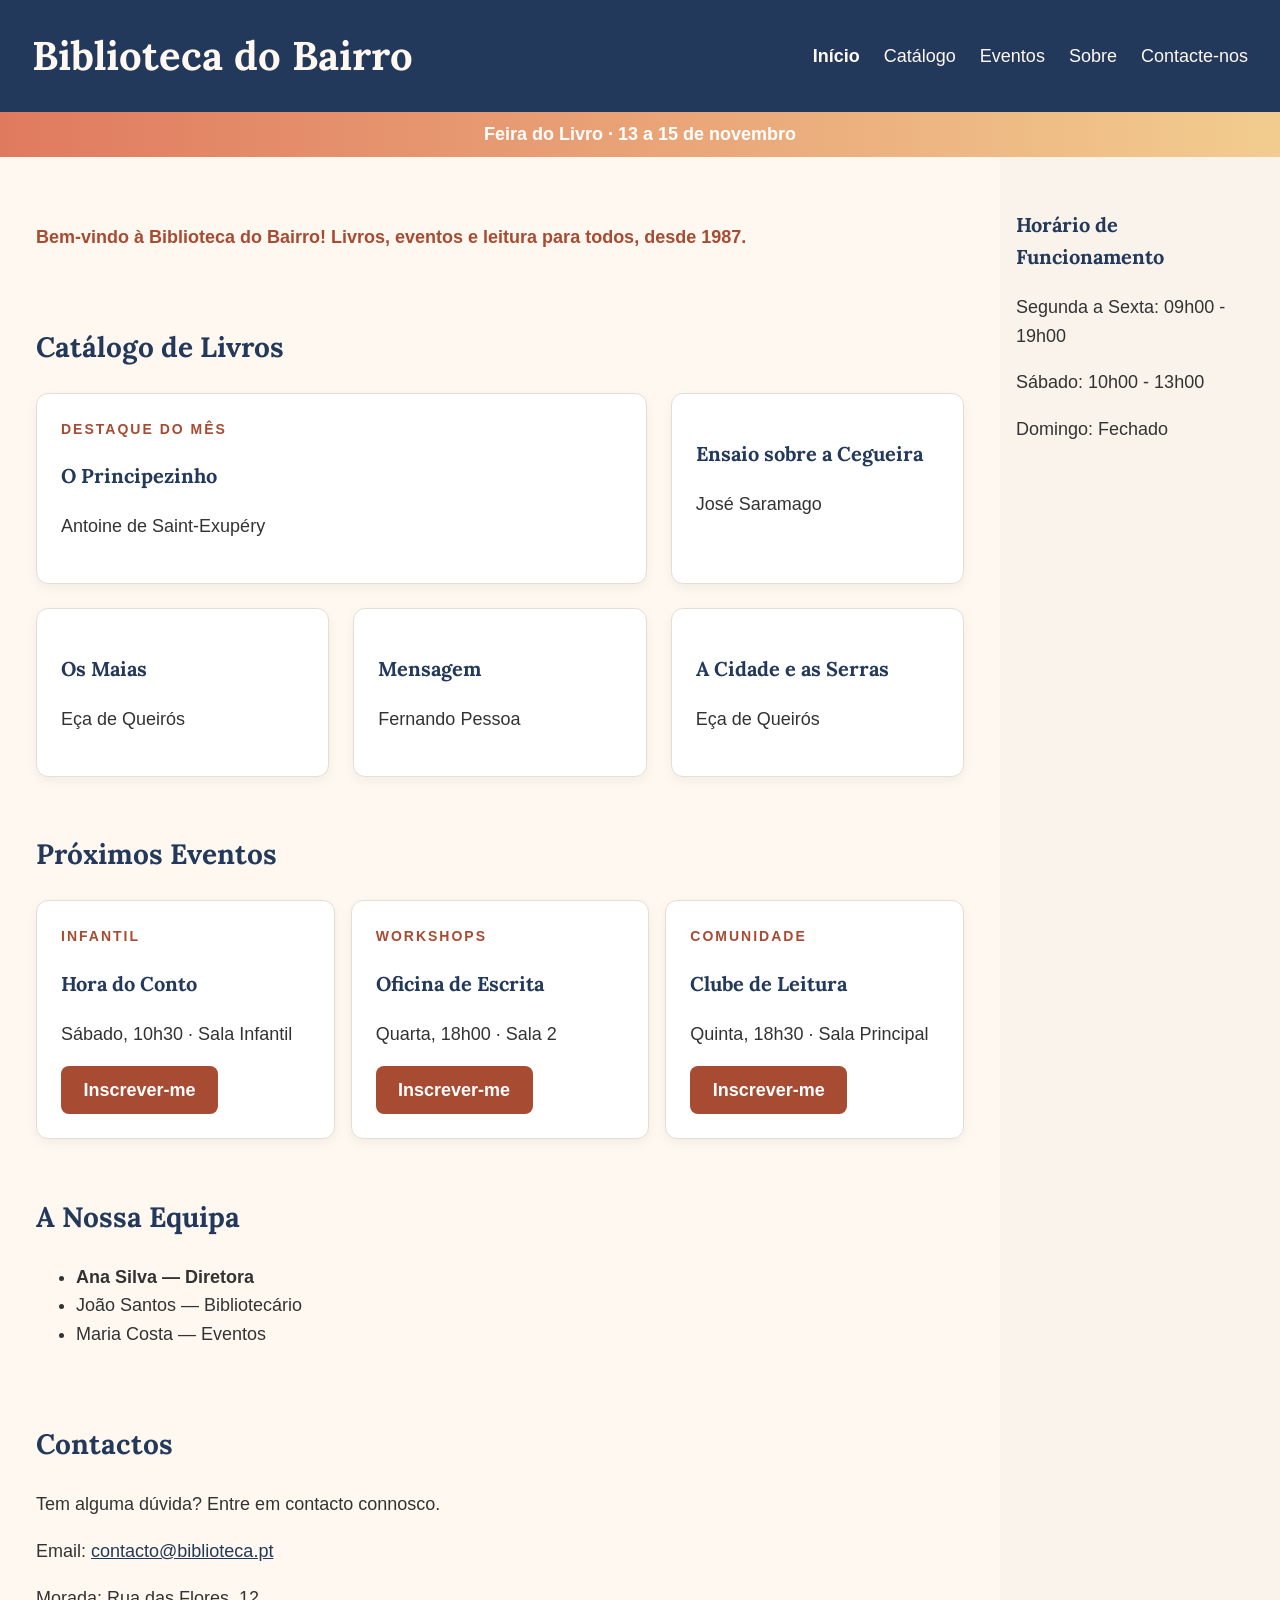
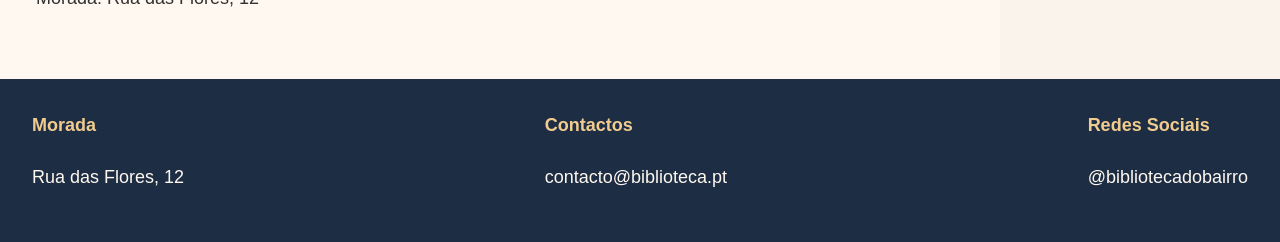
==== index.html @ ef68d797 "Correção do ficheiro js" ====
<!DOCTYPE html>
<html lang="pt">
<head>
    <meta charset="UTF-8">
    <!-- Exercício 08 -->
    <meta name="viewport" content="width=device-width, initial-scale=1.0">
    <title>Biblioteca do Bairro</title>

    <!-- Exercício 03 -->
    <link rel="preconnect" href="https://fonts.googleapis.com">
    <link rel="preconnect" href="https://fonts.gstatic.com" crossorigin>
    <link href="https://fonts.googleapis.com/css2?family=Lora:ital,wght@0,400..700;1,400..700&display=swap" rel="stylesheet">
    <script src="app.js" defer></script>

    <!-- Exercício 01 -->
    <link rel="stylesheet" href="style.css">
</head>
<body>

    <!-- Exercício 06 & 07 -->
    <header class="cabecalho">
        <div class="logo">
            <h1>Biblioteca do Bairro</h1>
        </div>
        <!-- Exercício 02 & 06 -->
        <nav>
            <ul>
                <li><a href="#inicio">Início</a></li>
                <li><a href="#catalogo">Catálogo</a></li>
                <li><a href="#eventos">Eventos</a></li>
                <li><a href="#sobre">Sobre</a></li>
                <li><a href="#contacto">Contacte-nos</a></li>
            </ul>
        </nav>
    </header>

    <!-- Exercício 05 -->
    <div class="aviso">
        <p>Feira do Livro · 13 a 15 de novembro</p>
    </div>

    
    <main>
        <!-- Exercício 02' -->
        <section id="inicio">
            <p class="destaque">Bem-vindo à Biblioteca do Bairro! Livros, eventos e leitura para todos, desde 1987.</p>
        </section>

        <!-- Exercício 07 -->
        <section id="catalogo">
            <h2>Catálogo de Livros</h2>
            <div class="catalogo">
                <article class="cartao destaque-livro">
                    <span class="etiqueta">Destaque do Mês</span>
                    <h3>O Principezinho</h3>
                    <p>Antoine de Saint-Exupéry</p>
                </article>

                <article class="cartao">
                    <h3>Ensaio sobre a Cegueira</h3>
                    <p>José Saramago</p>
                </article>

                <article class="cartao">
                    <h3>Os Maias</h3>
                    <p>Eça de Queirós</p>
                </article>

                <article class="cartao">
                    <h3>Mensagem</h3>
                    <p>Fernando Pessoa</p>
                </article>

                <article class="cartao">
                    <h3>A Cidade e as Serras</h3>
                    <p>Eça de Queirós</p>
                </article>
            </div>
        </section>

        <!-- Exercício 04, 05 & 06 -->
        <section id="eventos">
            <h2>Próximos Eventos</h2>
            <div class="cartoes">
                <article class="cartao">
                    <span class="etiqueta">Infantil</span>
                    <h3>Hora do Conto</h3>
                    <p>Sábado, 10h30 · Sala Infantil</p>
    
                    <a href="#" class="botao">Inscrever-me</a>
                </article>

                <article class="cartao">
                    <span class="etiqueta">Workshops</span>
                    <h3>Oficina de Escrita</h3>
                    <p>Quarta, 18h00 · Sala 2</p>
                    <a href="#" class="botao">Inscrever-me</a>
                </article>

                <article class="cartao">
                    <span class="etiqueta">Comunidade</span>
                    <h3>Clube de Leitura</h3>
                    <p>Quinta, 18h30 · Sala Principal</p>
                    <a href="#" class="botao">Inscrever-me</a>
                </article>
            </div>
        </section>

        <!-- Exercício 02  e Exercício 05  -->
        <section id="sobre" class="equipa">
            <h2>A Nossa Equipa</h2>
            <ul>
                <li>Ana Silva — Diretora</li>
                <li>João Santos — Bibliotecário</li>
                <li>Maria Costa — Eventos</li>
            </ul>
        </section>

        <section id="contacto">
            <h2>Contactos</h2>
            <p>Tem alguma dúvida? Entre em contacto connosco.</p>
            <p>Email: <a href="mailto:contacto@biblioteca.pt">contacto@biblioteca.pt</a></p>
            <p>Morada: Rua das Flores, 12</p>
        </section>
    </main>

    <!-- Exercício 07 -->
    <aside>
        <h3>Horário de Funcionamento</h3>
        <p>Segunda a Sexta: 09h00 - 19h00</p>
        <p>Sábado: 10h00 - 13h00</p>
        <p>Domingo: Fechado</p>
    </aside>

    <!-- Exercício 06 -->
    <footer class="rodape">
        <div>
            <h4>Morada</h4>
            <p>Rua das Flores, 12</p>
        </div>
        <div>
            <h4>Contactos</h4>
            <p>contacto@biblioteca.pt</p>
        </div>
        <div>
            <h4>Redes Sociais</h4>
            <p>@bibliotecadobairro</p>
        </div>
    </footer>

    <button class="voltar-topo" id="voltar-topo" type="button" aria-label="Voltar ao topo" hidden>↑ </button>

</body>
</html>
---- style.css ----
/* ==========================================
   Biblioteca do Bairro
   Resolução dos Exercícios 01 a 09
   Data: Outubro de 2026
   Nome: Pentelei Shlemko
   ========================================== */

/* 1. VARIÁVEIS (Exercício 09) */
:root {
    --cor-principal: #23395B;
    --cor-destaque: #A84B33;
    --cor-fundo: #FFF8F0;
    --cor-texto: #333333;
    --cor-cartao: #FFFFFF;
    --cor-borda: #E5DED3;
    --raio: 12px;
}

/* 2. REGRAS BASE & RESET (Exercício 01, 03 & 04) */
* {
    box-sizing: border-box; /* Exercício 04 */
}

html {
    scroll-behavior: smooth;
}

body {
    margin: 0;
    background-color: var(--cor-fundo);
    color: var(--cor-texto);
    font-family: Arial, Helvetica, sans-serif;
    font-size: 1.125rem; /* ~18px em rem */
    line-height: 1.6;
}

h1, h2, h3 {
    font-family: "Lora", Georgia, serif;
    color: var(--cor-principal);
}

h1 { font-size: 2.5rem; }
h2 { font-size: 1.75rem; }
h3 { font-size: 1.25rem; }

img {
    max-width: 100%;
    height: auto;
}

/*  3. ELEMENTOS DE TEXTO & DECORAÇÃO (Exercício 02, 03 & 05) */
/* Exercício 02 */
.destaque {
    color: var(--cor-destaque);
    font-weight: bold;
}

/* Exercício 03 */
.etiqueta {
    text-transform: uppercase;
    letter-spacing: 2px;
    color: var(--cor-destaque);
    font-size: 0.875rem;
    font-weight: bold;
    display: block;
    margin-bottom: 0.5rem;
}

/* Exercício 02 */
li:first-child {
    font-weight: bold;
}

/* Exercício 05 */
.aviso {
    background: linear-gradient(90deg, #E07A5F, #F2CC8F);
    color: #FFFFFF;
    text-align: center;
    padding: 0.5rem 1rem;
    font-weight: bold;
}

.aviso p {
    margin: 0;
}

/* 4. BOTÕES E LINKS (Exercício 05 & 09) */
a {
    color: var(--cor-principal);
    transition: color 0.2s ease;
}

/* Exercício 09*/
a:hover {
    color: var(--cor-destaque);
}

a:focus-visible,
.botao:focus-visible {
    outline: 3px solid var(--cor-principal);
    outline-offset: 3px;
}

.botao {
    display: inline-block;
    padding: 0.6rem 1.4rem;
    background: var(--cor-destaque);
    color: #FFFFFF;
    border-radius: 8px;
    text-decoration: none;
    font-weight: bold;
    transition: background-color 0.2s ease, transform 0.1s ease;
}

.botao:hover {
    background: #873A28;
    color: #FFFFFF;
}

.botao:active {
    transform: translateY(2px);
}

.voltar-topo {
    position: fixed;
    right: 1.25rem;
    bottom: 1.25rem;
    z-index: 10;
    padding: 0.7rem 1rem;
    border: 0;
    border-radius: 999px;
    background: var(--cor-principal);
    color: #FFFFFF;
    font: inherit;
    font-weight: bold;
    cursor: pointer;
    box-shadow: 0 4px 12px rgba(0, 0, 0, 0.2);
}

.voltar-topo:hover {
    background: var(--cor-destaque);
}

.voltar-topo[hidden] {
    display: none;
}

/*  5. COMPONENTES & CARTÕES (Exercício 04, 05 & 09) */
.cartao {
    background: var(--cor-cartao);
    padding: 1.5rem;
    border: 1px solid var(--cor-borda);
    border-radius: var(--raio);
    box-shadow: 0 4px 12px rgba(0, 0, 0, 0.05);
    
    transition: transform 0.2s ease, box-shadow 0.2s ease;
}

/* Exercício 09 */
.cartao:hover {
    transform: translateY(-6px);
    box-shadow: 0 12px 24px rgba(0, 0, 0, 0.12);
}

/* Exercício 05 */
.equipa img {
    border-radius: 50%;
    width: 120px;
    height: 120px;
    object-fit: cover;
}

/* 6. LAYOUT FLEXBOX & GRID BASE (Telemóvel - Mobile First)
   Exercícios 04, 06, 07 & 08 */

/* Exercício 05 & 06 */
.cabecalho {
    background: var(--cor-principal);
    color: #FFF8F0;
    padding: 1.5rem 2rem;
    display: flex;
    flex-direction: column; 
    gap: 1rem;
}

.cabecalho h1 {
    color: #FFF8F0;
    margin: 0;
}

.cabecalho nav ul {
    display: flex;
    flex-direction: column;
    gap: 0.8rem;
    list-style: none;
    margin: 0;
    padding: 0;
}

.cabecalho nav a {
    color: #FFF8F0;
    text-decoration: none; 
}

.cabecalho nav a:hover {
    color: #F2CC8F;
}


main {
    padding: 2rem 1rem;
}

section {
    padding: 1rem 0;
}

/* Exercício 06 */
.cartoes {
    display: flex;
    flex-direction: column;
    gap: 1rem;
}

.cartoes .cartao {
    flex: 1 1 250px;
}

/* Exercício 07 */
.catalogo {
    display: grid;
    grid-template-columns: 1fr;
    gap: 1.5rem;
}

/*Exercício 06 */
.rodape {
    background: #1D2D44;
    color: #FFF8F0;
    padding: 2rem;
    display: flex;
    flex-direction: column;
    gap: 1.5rem;
}

.rodape h4 {
    margin-top: 0;
    color: #F2CC8F;
}

/* 7. DESIGN RESPONSIVO / MEDIA QUERIES (Exercício 08) */


@media (min-width: 768px) {
    .cabecalho {
        flex-direction: row;
        justify-content: space-between;
        align-items: center;
    }

    .cabecalho nav ul {
        flex-direction: row;
        gap: 1.5rem;
    }

    .cartoes {
        flex-direction: row;
        flex-wrap: wrap;
    }

    .catalogo {
        grid-template-columns: repeat(2, 1fr);
    }

    .rodape {
        flex-direction: row;
        justify-content: space-between;
    }
}


@media (min-width: 1024px) {
    /* Exercício 07*/
    body {
        display: grid;
        grid-template-columns: 1fr 280px;
        grid-template-areas:
            "topo     topo"
            "aviso    aviso"
            "conteudo lateral"
            "rodape   rodape";
    }

    .cabecalho { grid-area: topo; }
    .aviso     { grid-area: aviso; }
    main       { grid-area: conteudo; max-width: 960px; margin: 0 auto; width: 100%; }
    aside      { grid-area: lateral; padding: 2rem 1rem; background: rgba(0, 0, 0, 0.02); }
    .rodape    { grid-area: rodape; }

    /* Exercício 07 */
    .catalogo {
        grid-template-columns: repeat(3, 1fr);
    }

    .destaque-livro {
        grid-column: span 2;
    }
}
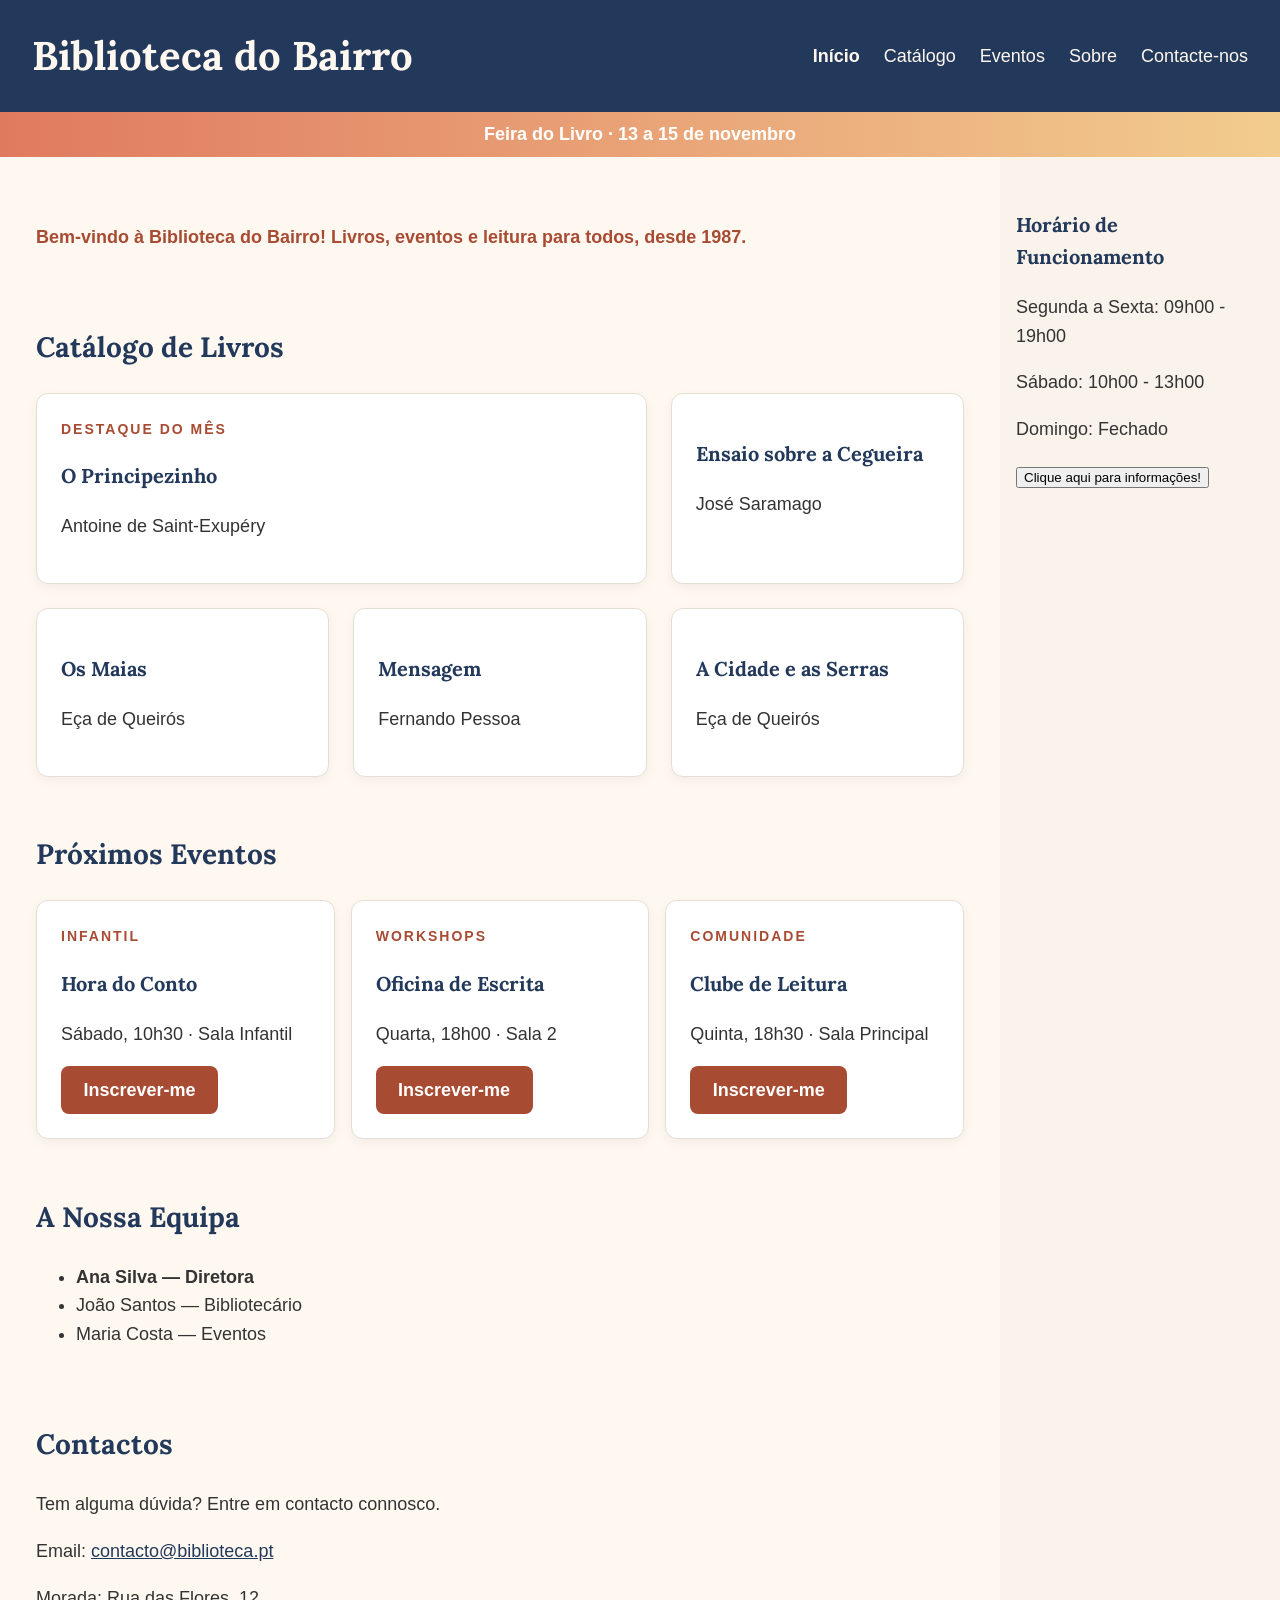
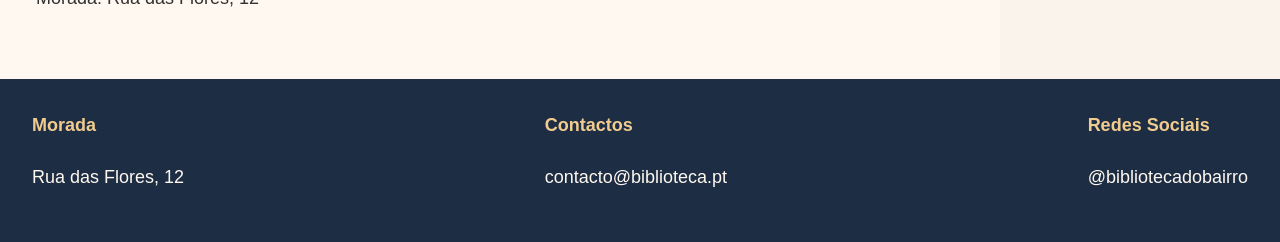
==== commit cfd898af: "Exercicios de JS feitos" ====
--- a/index.html
+++ b/index.html
@@ -130,6 +130,8 @@
         <p>Segunda a Sexta: 09h00 - 19h00</p>
         <p>Sábado: 10h00 - 13h00</p>
         <p>Domingo: Fechado</p>
+
+        <button onclick="showAlert()">Clique aqui para informações!</button>
     </aside>
 
     <!-- Exercício 06 -->
@@ -148,7 +150,7 @@
         </div>
     </footer>
 
-    <button class="voltar-topo" id="voltar-topo" type="button" aria-label="Voltar ao topo" hidden>↑ </button>
+   
 
 </body>
 </html>
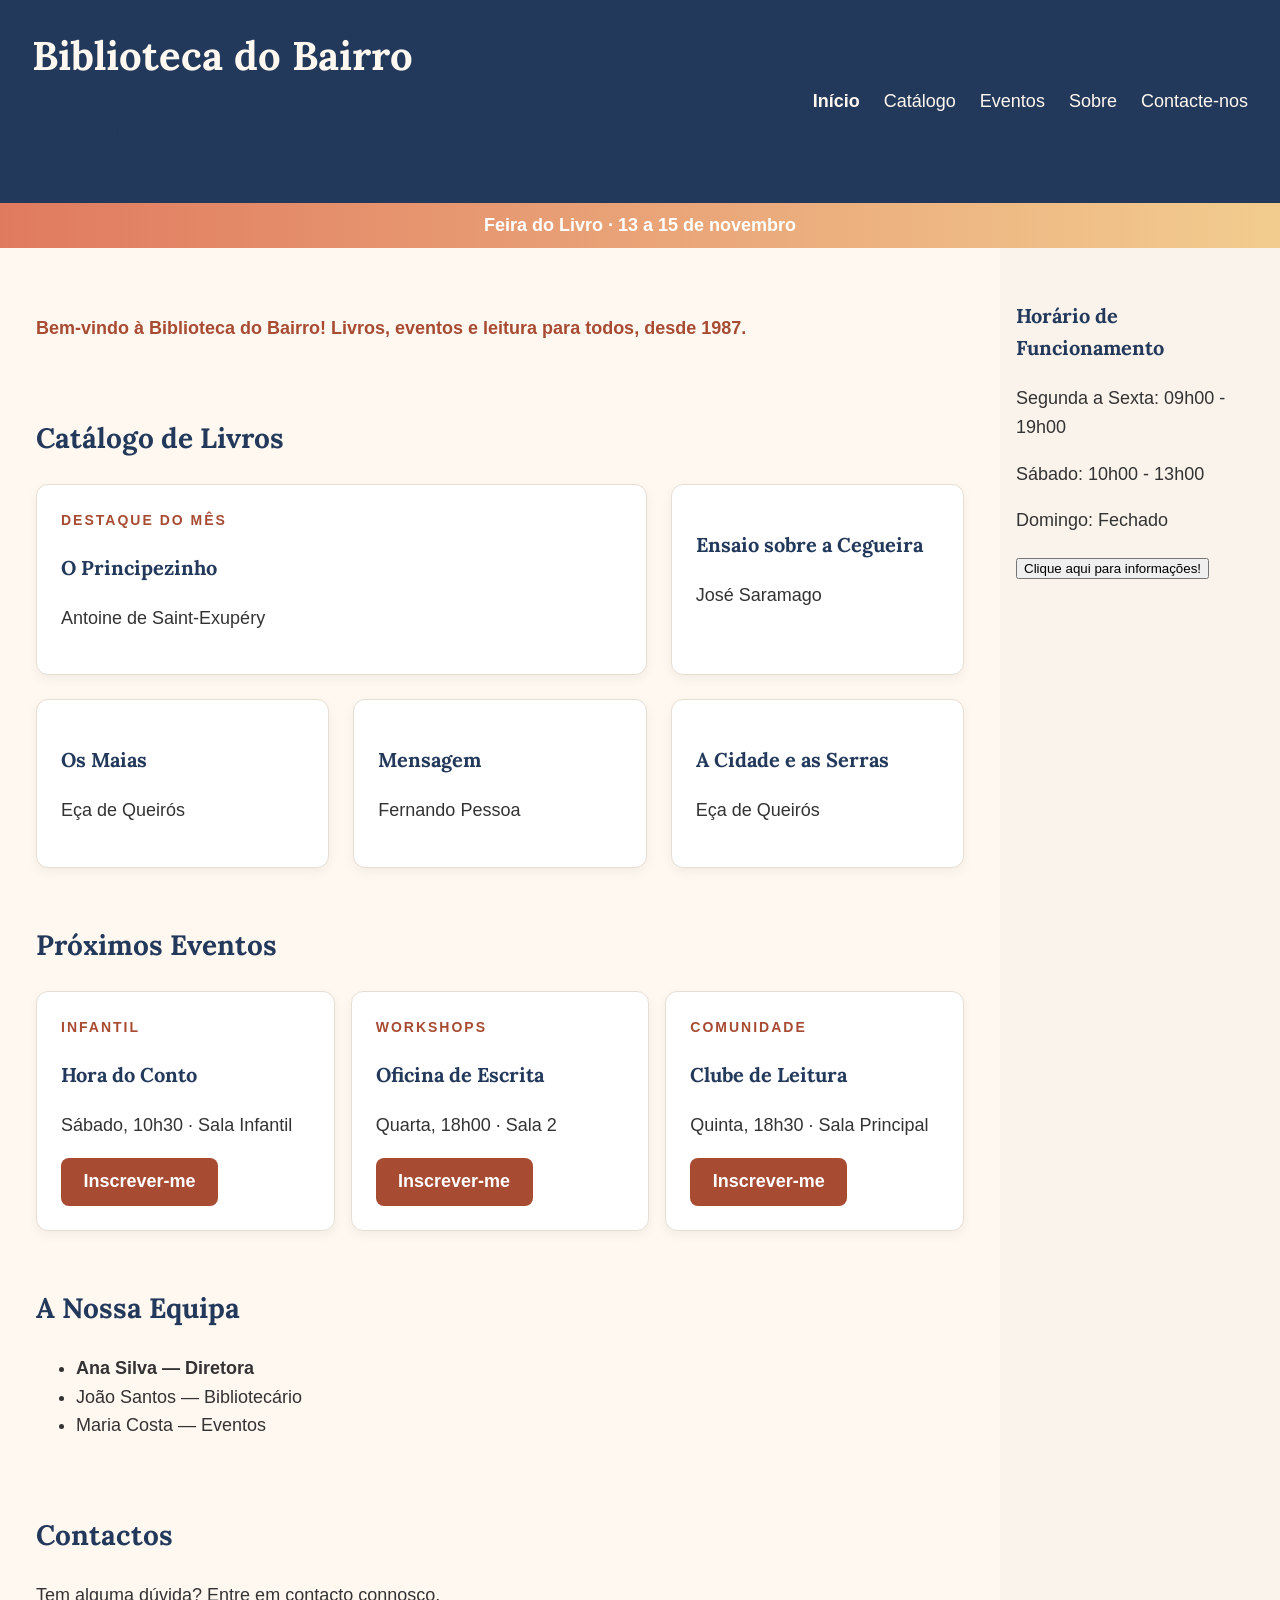
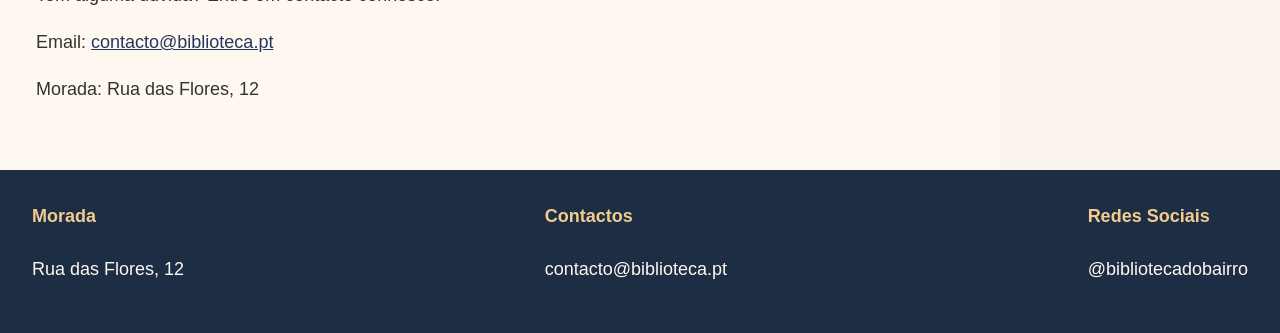
==== commit 6c788abb: "Meu nome no site." ====
--- a/index.html
+++ b/index.html
@@ -21,6 +21,7 @@
     <header class="cabecalho">
         <div class="logo">
             <h1>Biblioteca do Bairro</h1>
+            <h2>Pentelei Shlemko</h2>
         </div>
         <!-- Exercício 02 & 06 -->
         <nav>
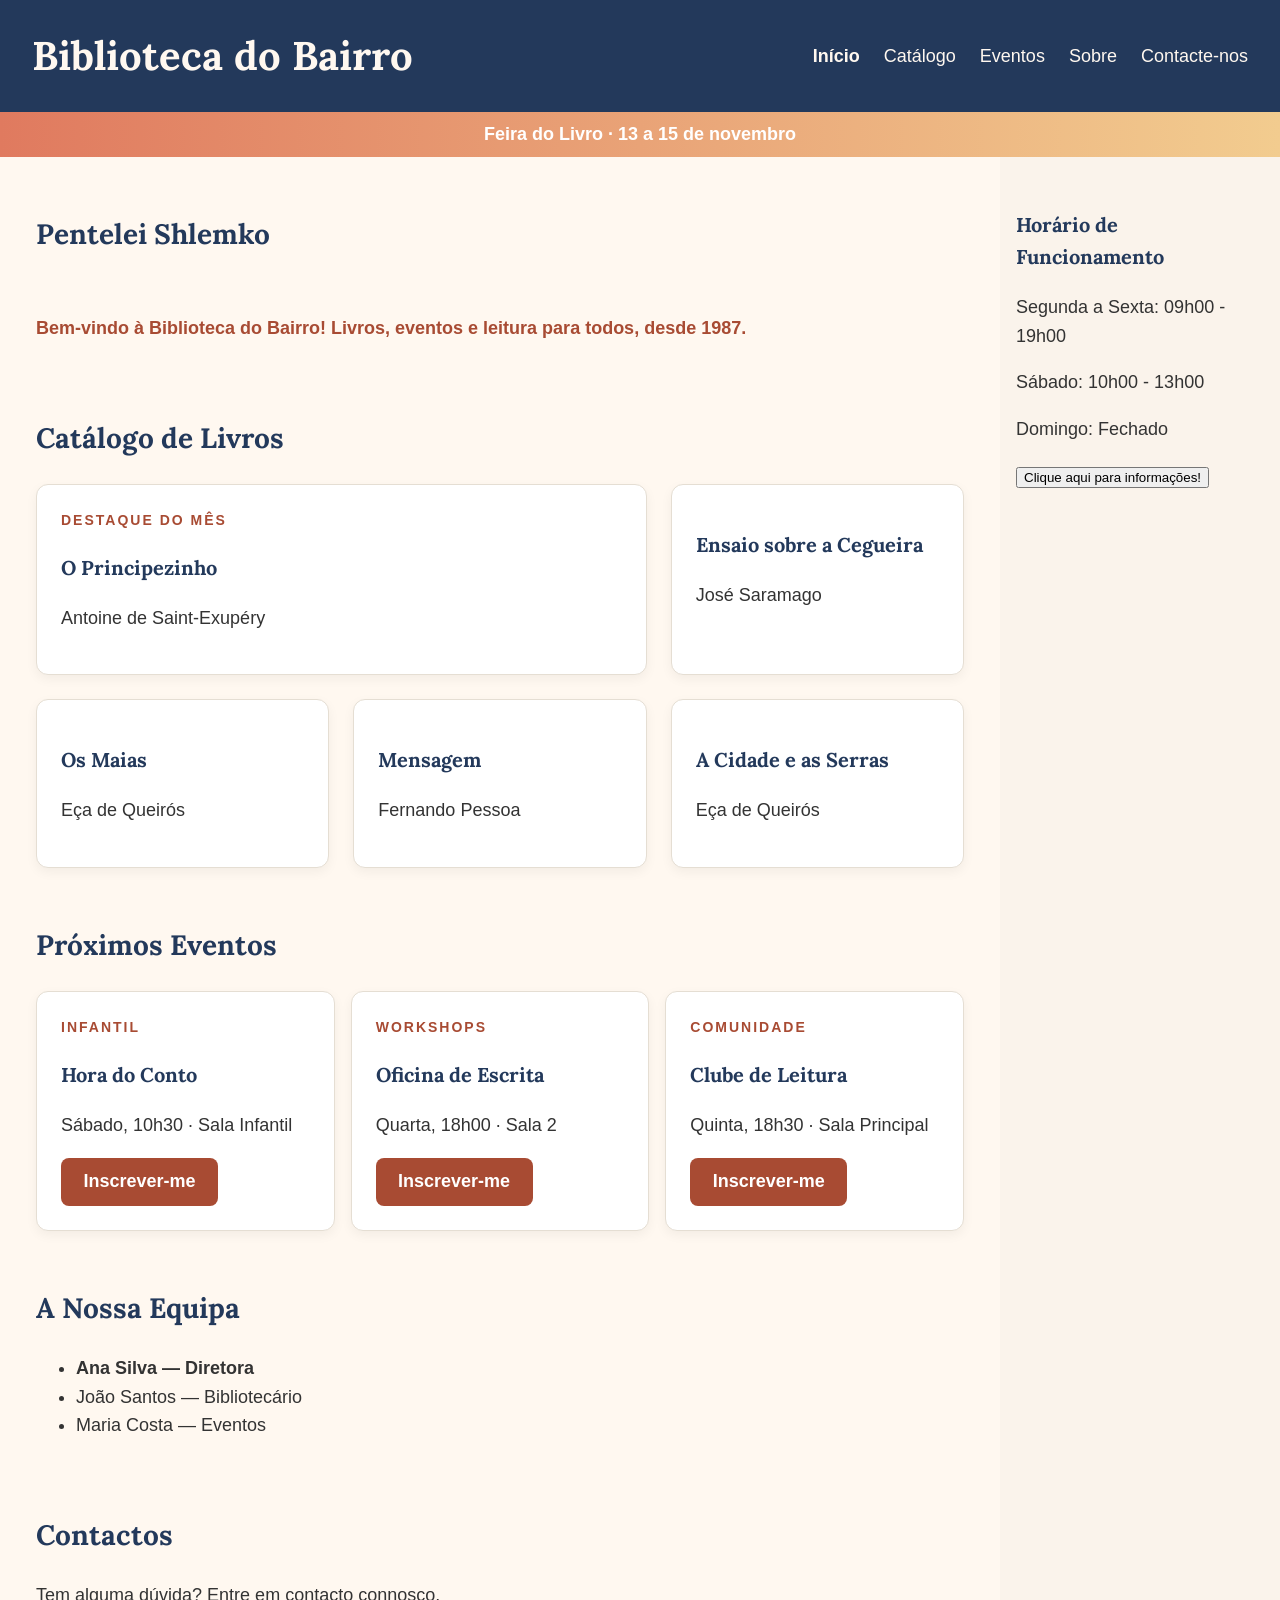
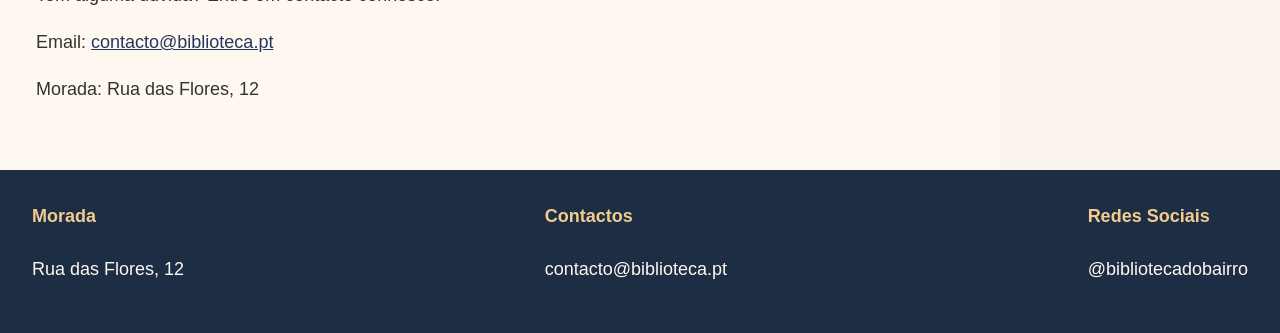
==== commit bd174736: "Meu nome" ====
--- a/index.html
+++ b/index.html
@@ -21,7 +21,6 @@
     <header class="cabecalho">
         <div class="logo">
             <h1>Biblioteca do Bairro</h1>
-            <h2>Pentelei Shlemko</h2>
         </div>
         <!-- Exercício 02 & 06 -->
         <nav>
@@ -42,6 +41,7 @@
 
     
     <main>
+        <h2>Pentelei Shlemko</h2>
         <!-- Exercício 02' -->
         <section id="inicio">
             <p class="destaque">Bem-vindo à Biblioteca do Bairro! Livros, eventos e leitura para todos, desde 1987.</p>
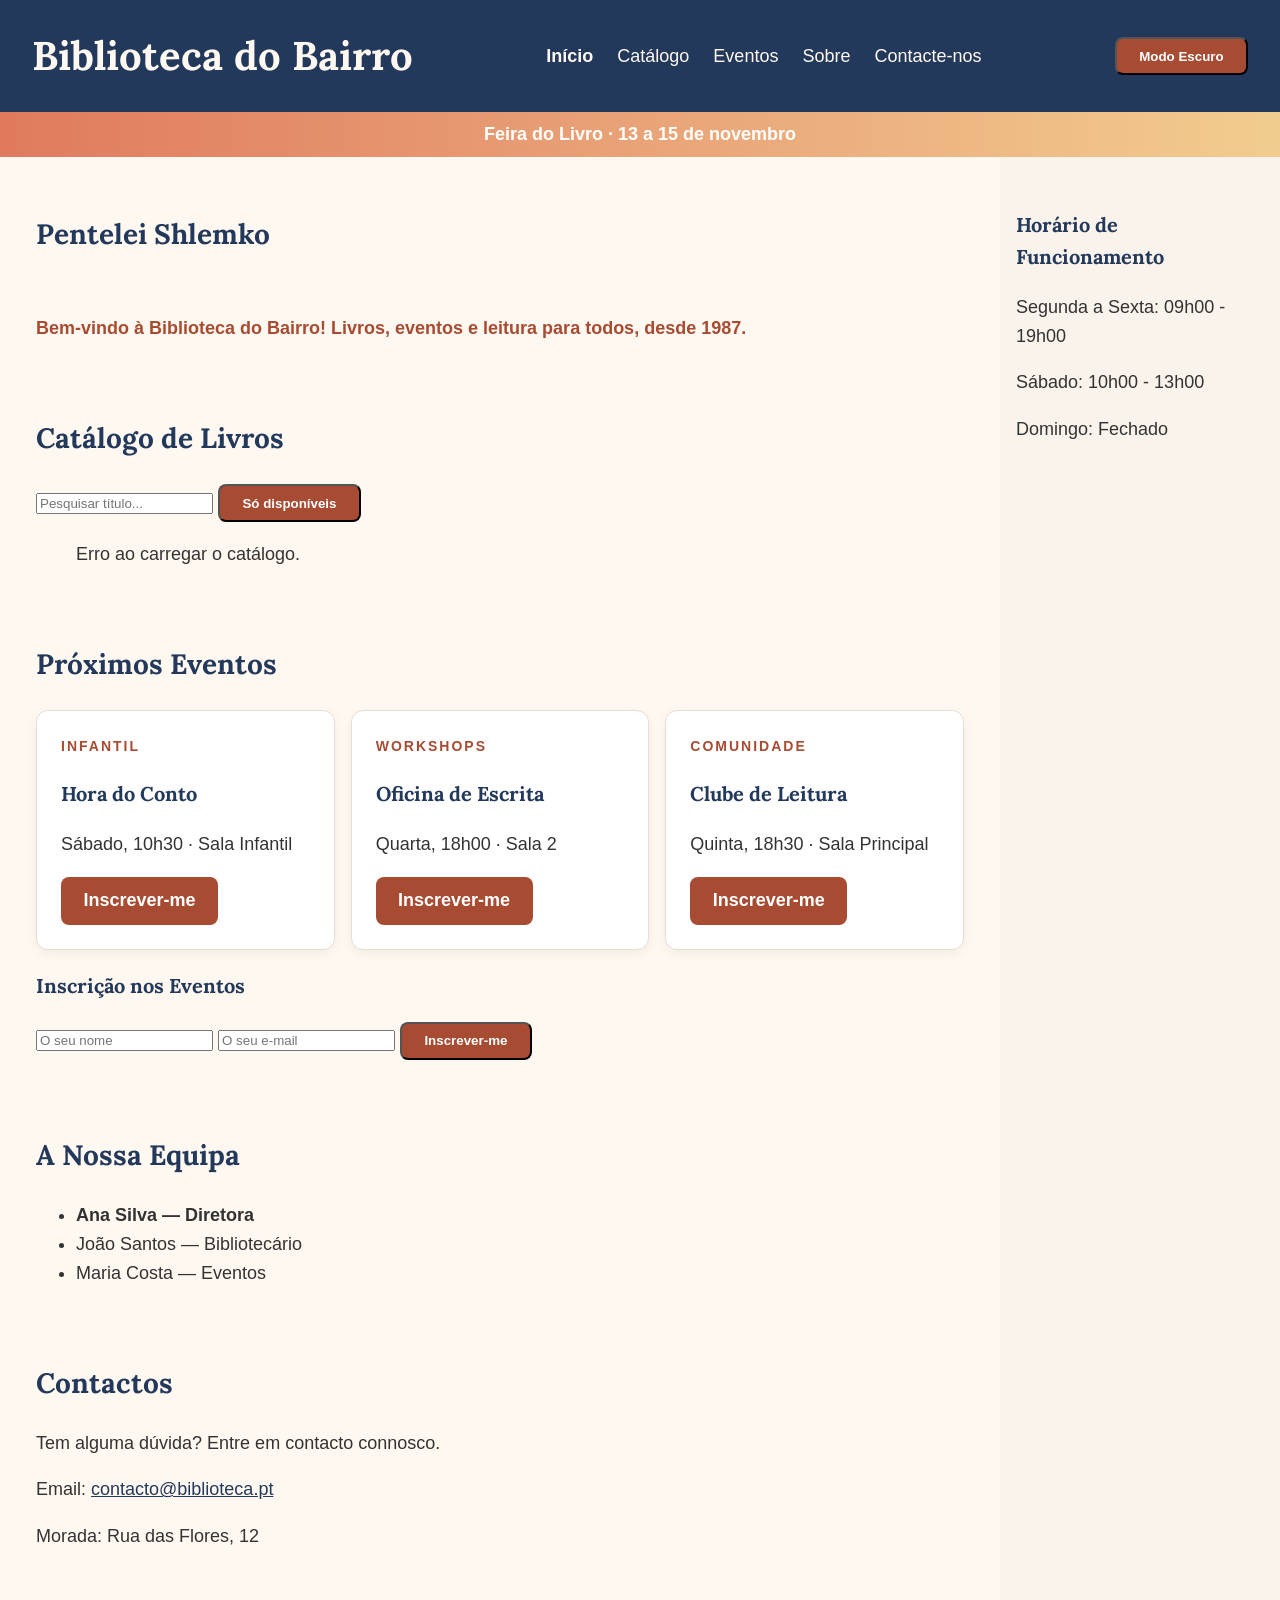
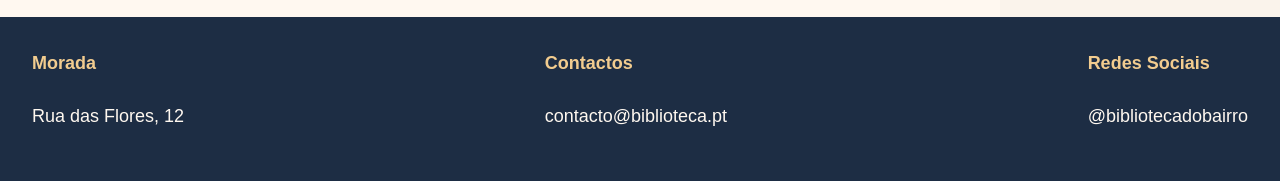
==== commit d0c21539: "exercicios js ate o modulo 9" ====
--- a/index.html
+++ b/index.html
@@ -2,27 +2,22 @@
 <html lang="pt">
 <head>
     <meta charset="UTF-8">
-    <!-- Exercício 08 -->
     <meta name="viewport" content="width=device-width, initial-scale=1.0">
     <title>Biblioteca do Bairro</title>
 
-    <!-- Exercício 03 -->
     <link rel="preconnect" href="https://fonts.googleapis.com">
     <link rel="preconnect" href="https://fonts.gstatic.com" crossorigin>
     <link href="https://fonts.googleapis.com/css2?family=Lora:ital,wght@0,400..700;1,400..700&display=swap" rel="stylesheet">
-    <script src="app.js" defer></script>
+    <script src="app.js" defer></script> 
 
-    <!-- Exercício 01 -->
     <link rel="stylesheet" href="style.css">
 </head>
 <body>
 
-    <!-- Exercício 06 & 07 -->
     <header class="cabecalho">
         <div class="logo">
             <h1>Biblioteca do Bairro</h1>
         </div>
-        <!-- Exercício 02 & 06 -->
         <nav>
             <ul>
                 <li><a href="#inicio">Início</a></li>
@@ -32,54 +27,33 @@
                 <li><a href="#contacto">Contacte-nos</a></li>
             </ul>
         </nav>
+        <!-- Módulo 9 -->
+        <button id="tema" class="botao">Modo Escuro</button>
     </header>
 
-    <!-- Exercício 05 -->
     <div class="aviso">
         <p>Feira do Livro · 13 a 15 de novembro</p>
     </div>
 
-    
     <main>
         <h2>Pentelei Shlemko</h2>
-        <!-- Exercício 02' -->
         <section id="inicio">
             <p class="destaque">Bem-vindo à Biblioteca do Bairro! Livros, eventos e leitura para todos, desde 1987.</p>
         </section>
 
-        <!-- Exercício 07 -->
+        <!-- Módulo 7 & Módulo 8 -->
         <section id="catalogo">
             <h2>Catálogo de Livros</h2>
-            <div class="catalogo">
-                <article class="cartao destaque-livro">
-                    <span class="etiqueta">Destaque do Mês</span>
-                    <h3>O Principezinho</h3>
-                    <p>Antoine de Saint-Exupéry</p>
-                </article>
+            <p id="resumo-catalogo"></p>
 
-                <article class="cartao">
-                    <h3>Ensaio sobre a Cegueira</h3>
-                    <p>José Saramago</p>
-                </article>
+            <div class="filtros">
+                <input type="text" id="pesquisa" placeholder="Pesquisar título...">
+                <button id="so-disponiveis" class="botao">Só disponíveis</button>
+            </div>
 
-                <article class="cartao">
-                    <h3>Os Maias</h3>
-                    <p>Eça de Queirós</p>
-                </article>
-
-                <article class="cartao">
-                    <h3>Mensagem</h3>
-                    <p>Fernando Pessoa</p>
-                </article>
-
-                <article class="cartao">
-                    <h3>A Cidade e as Serras</h3>
-                    <p>Eça de Queirós</p>
-                </article>
-            </div>
+            <ul id="lista-livros"></ul>
         </section>
 
-        <!-- Exercício 04, 05 & 06 -->
         <section id="eventos">
             <h2>Próximos Eventos</h2>
             <div class="cartoes">
@@ -87,27 +61,34 @@
                     <span class="etiqueta">Infantil</span>
                     <h3>Hora do Conto</h3>
                     <p>Sábado, 10h30 · Sala Infantil</p>
-    
-                    <a href="#" class="botao">Inscrever-me</a>
+                    <a href="#inscricao" class="botao">Inscrever-me</a>
                 </article>
 
                 <article class="cartao">
                     <span class="etiqueta">Workshops</span>
                     <h3>Oficina de Escrita</h3>
                     <p>Quarta, 18h00 · Sala 2</p>
-                    <a href="#" class="botao">Inscrever-me</a>
+                    <a href="#inscricao" class="botao">Inscrever-me</a>
                 </article>
 
                 <article class="cartao">
                     <span class="etiqueta">Comunidade</span>
                     <h3>Clube de Leitura</h3>
                     <p>Quinta, 18h30 · Sala Principal</p>
-                    <a href="#" class="botao">Inscrever-me</a>
+                    <a href="#inscricao" class="botao">Inscrever-me</a>
                 </article>
             </div>
+
+            <!-- Módulo 8 -->
+            <form id="inscricao">
+                <h3>Inscrição nos Eventos</h3>
+                <input type="text" name="nome" placeholder="O seu nome">
+                <input type="email" name="email" placeholder="O seu e-mail">
+                <button type="submit" class="botao">Inscrever-me</button>
+                <p id="mensagem"></p>
+            </form>
         </section>
 
-        <!-- Exercício 02  e Exercício 05  -->
         <section id="sobre" class="equipa">
             <h2>A Nossa Equipa</h2>
             <ul>
@@ -125,17 +106,13 @@
         </section>
     </main>
 
-    <!-- Exercício 07 -->
     <aside>
         <h3>Horário de Funcionamento</h3>
         <p>Segunda a Sexta: 09h00 - 19h00</p>
         <p>Sábado: 10h00 - 13h00</p>
         <p>Domingo: Fechado</p>
-
-        <button onclick="showAlert()">Clique aqui para informações!</button>
     </aside>
 
-    <!-- Exercício 06 -->
     <footer class="rodape">
         <div>
             <h4>Morada</h4>
@@ -151,7 +128,5 @@
         </div>
     </footer>
 
-   
-
 </body>
 </html>
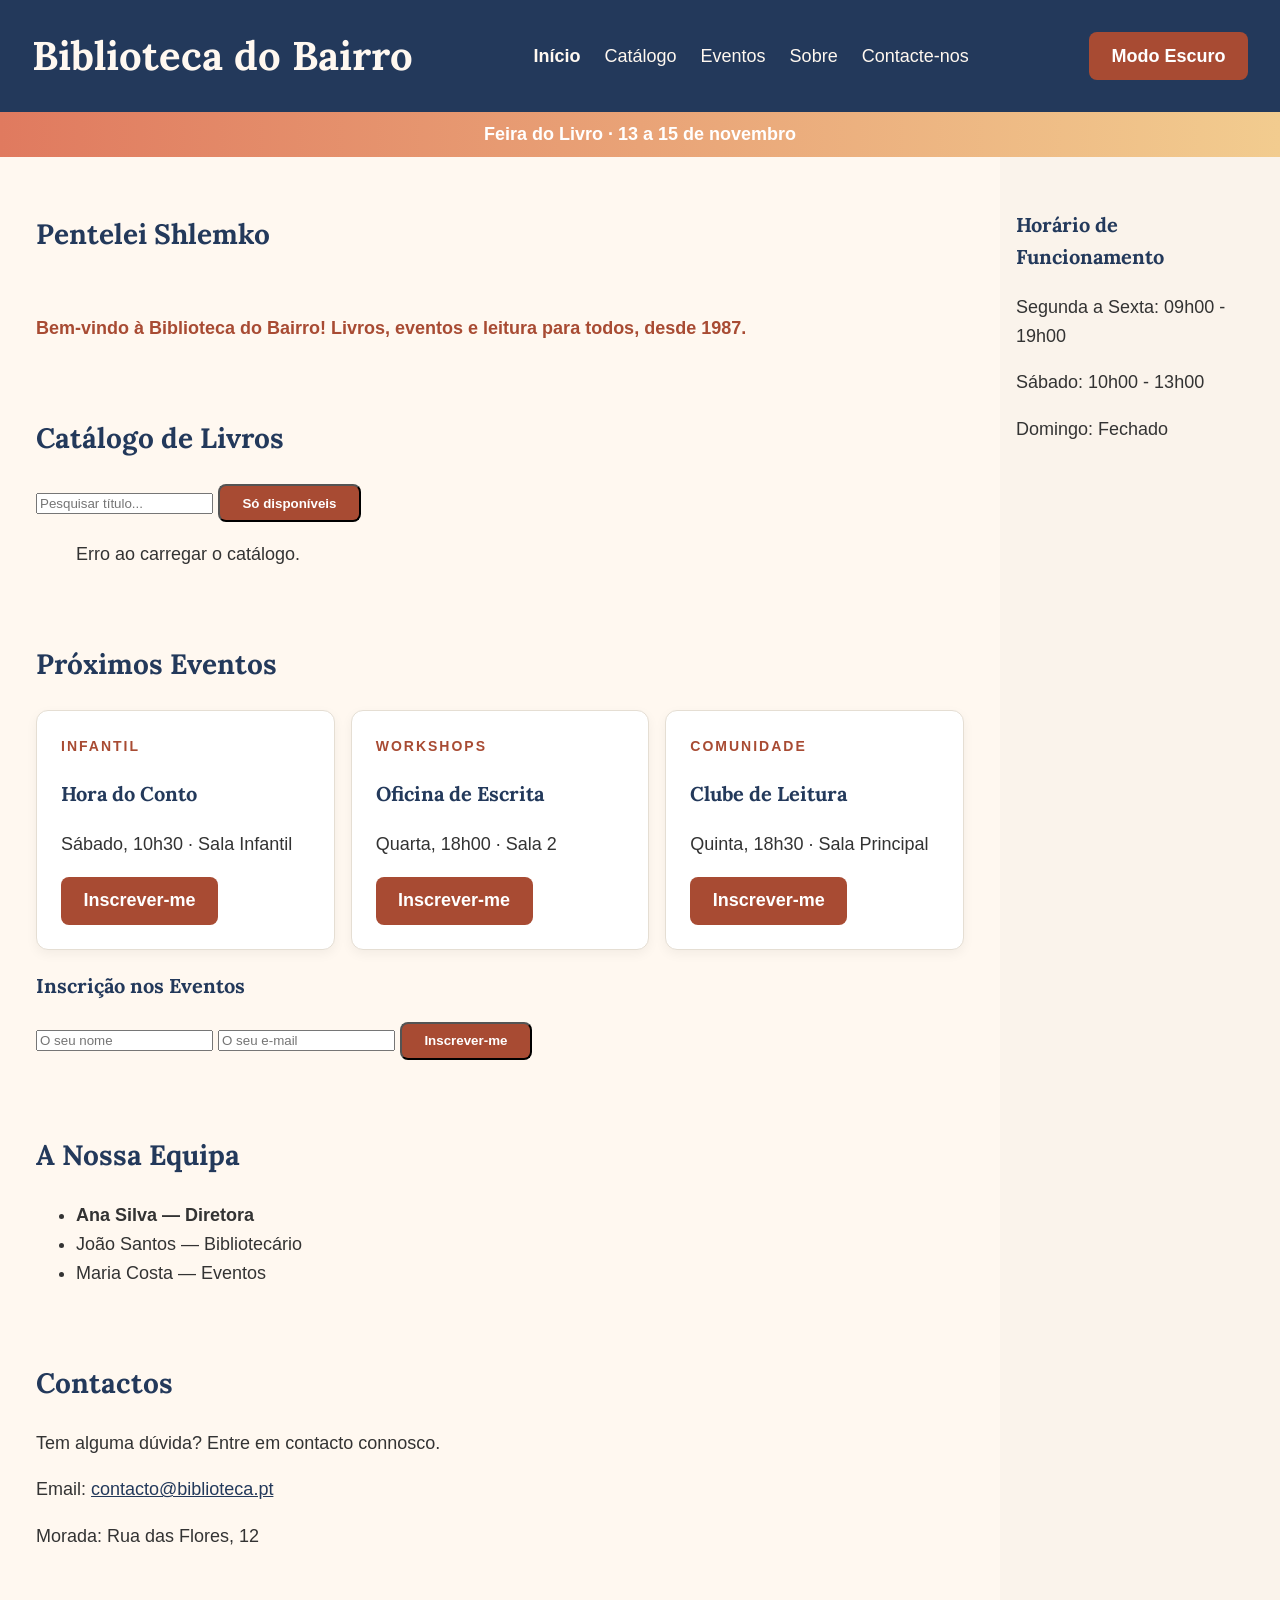
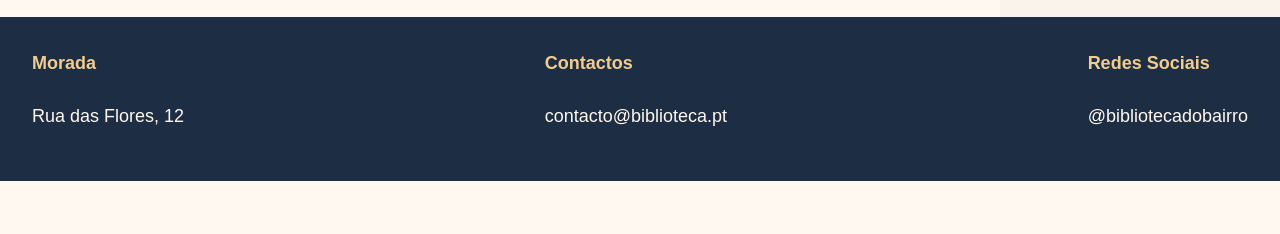
==== commit 6b64a43c: "fichaa do leitor em js local storage" ====
--- a/index.html
+++ b/index.html
@@ -113,6 +113,11 @@
         <p>Domingo: Fechado</p>
     </aside>
 
+    <h1 id="saudacao"></h1>
+  <ul id="listaGeneros"></ul>
+
+  <script src="leitor.js"></script>
+
     <footer class="rodape">
         <div>
             <h4>Morada</h4>
--- a/style.css
+++ b/style.css
@@ -16,6 +16,24 @@
     --raio: 12px;
 }
 
+/* Módulo 9 - Modo Escuro */
+body.escuro {
+    --cor-principal: #F2CC8F;
+    --cor-destaque: #E07A5F;
+    --cor-fundo: #121822;
+    --cor-texto: #EAEAEA;
+    --cor-cartao: #1D2636;
+    --cor-borda: #2E3B52;
+}
+
+body.escuro .cabecalho {
+    background: #0D121A;
+}
+
+body.escuro aside {
+    background: rgba(255, 255, 255, 0.03);
+}
+
 /* 2. REGRAS BASE & RESET (Exercício 01, 03 & 04) */
 * {
     box-sizing: border-box; /* Exercício 04 */
@@ -48,7 +66,7 @@
     height: auto;
 }
 
-/*  3. ELEMENTOS DE TEXTO & DECORAÇÃO (Exercício 02, 03 & 05) */
+/* 3. ELEMENTOS DE TEXTO & DECORAÇÃO (Exercício 02, 03 & 05) */
 /* Exercício 02 */
 .destaque {
     color: var(--cor-destaque);
@@ -71,6 +89,12 @@
     font-weight: bold;
 }
 
+/* Módulo 7 - Livros emprestados */
+.indisponivel {
+    opacity: 0.6;
+    text-decoration: line-through;
+}
+
 /* Exercício 05 */
 .aviso {
     background: linear-gradient(90deg, #E07A5F, #F2CC8F);
@@ -90,7 +114,7 @@
     transition: color 0.2s ease;
 }
 
-/* Exercício 09*/
+/* Exercício 09 */
 a:hover {
     color: var(--cor-destaque);
 }
@@ -119,6 +143,14 @@
 
 .botao:active {
     transform: translateY(2px);
+}
+
+/* Módulo 9 - Botão Modo Escuro */
+#tema {
+    border: none;
+    cursor: pointer;
+    font: inherit;
+    font-weight: bold;
 }
 
 .voltar-topo {
@@ -145,14 +177,13 @@
     display: none;
 }
 
-/*  5. COMPONENTES & CARTÕES (Exercício 04, 05 & 09) */
+/* 5. COMPONENTES & CARTÕES (Exercício 04, 05 & 09) */
 .cartao {
     background: var(--cor-cartao);
     padding: 1.5rem;
     border: 1px solid var(--cor-borda);
     border-radius: var(--raio);
     box-shadow: 0 4px 12px rgba(0, 0, 0, 0.05);
-    
     transition: transform 0.2s ease, box-shadow 0.2s ease;
 }
 
@@ -206,7 +237,6 @@
     color: #F2CC8F;
 }
 
-
 main {
     padding: 2rem 1rem;
 }
@@ -233,7 +263,7 @@
     gap: 1.5rem;
 }
 
-/*Exercício 06 */
+/* Exercício 06 */
 .rodape {
     background: #1D2D44;
     color: #FFF8F0;
@@ -250,7 +280,6 @@
 
 /* 7. DESIGN RESPONSIVO / MEDIA QUERIES (Exercício 08) */
 
-
 @media (min-width: 768px) {
     .cabecalho {
         flex-direction: row;
@@ -278,9 +307,8 @@
     }
 }
 
-
 @media (min-width: 1024px) {
-    /* Exercício 07*/
+    /* Exercício 07 */
     body {
         display: grid;
         grid-template-columns: 1fr 280px;
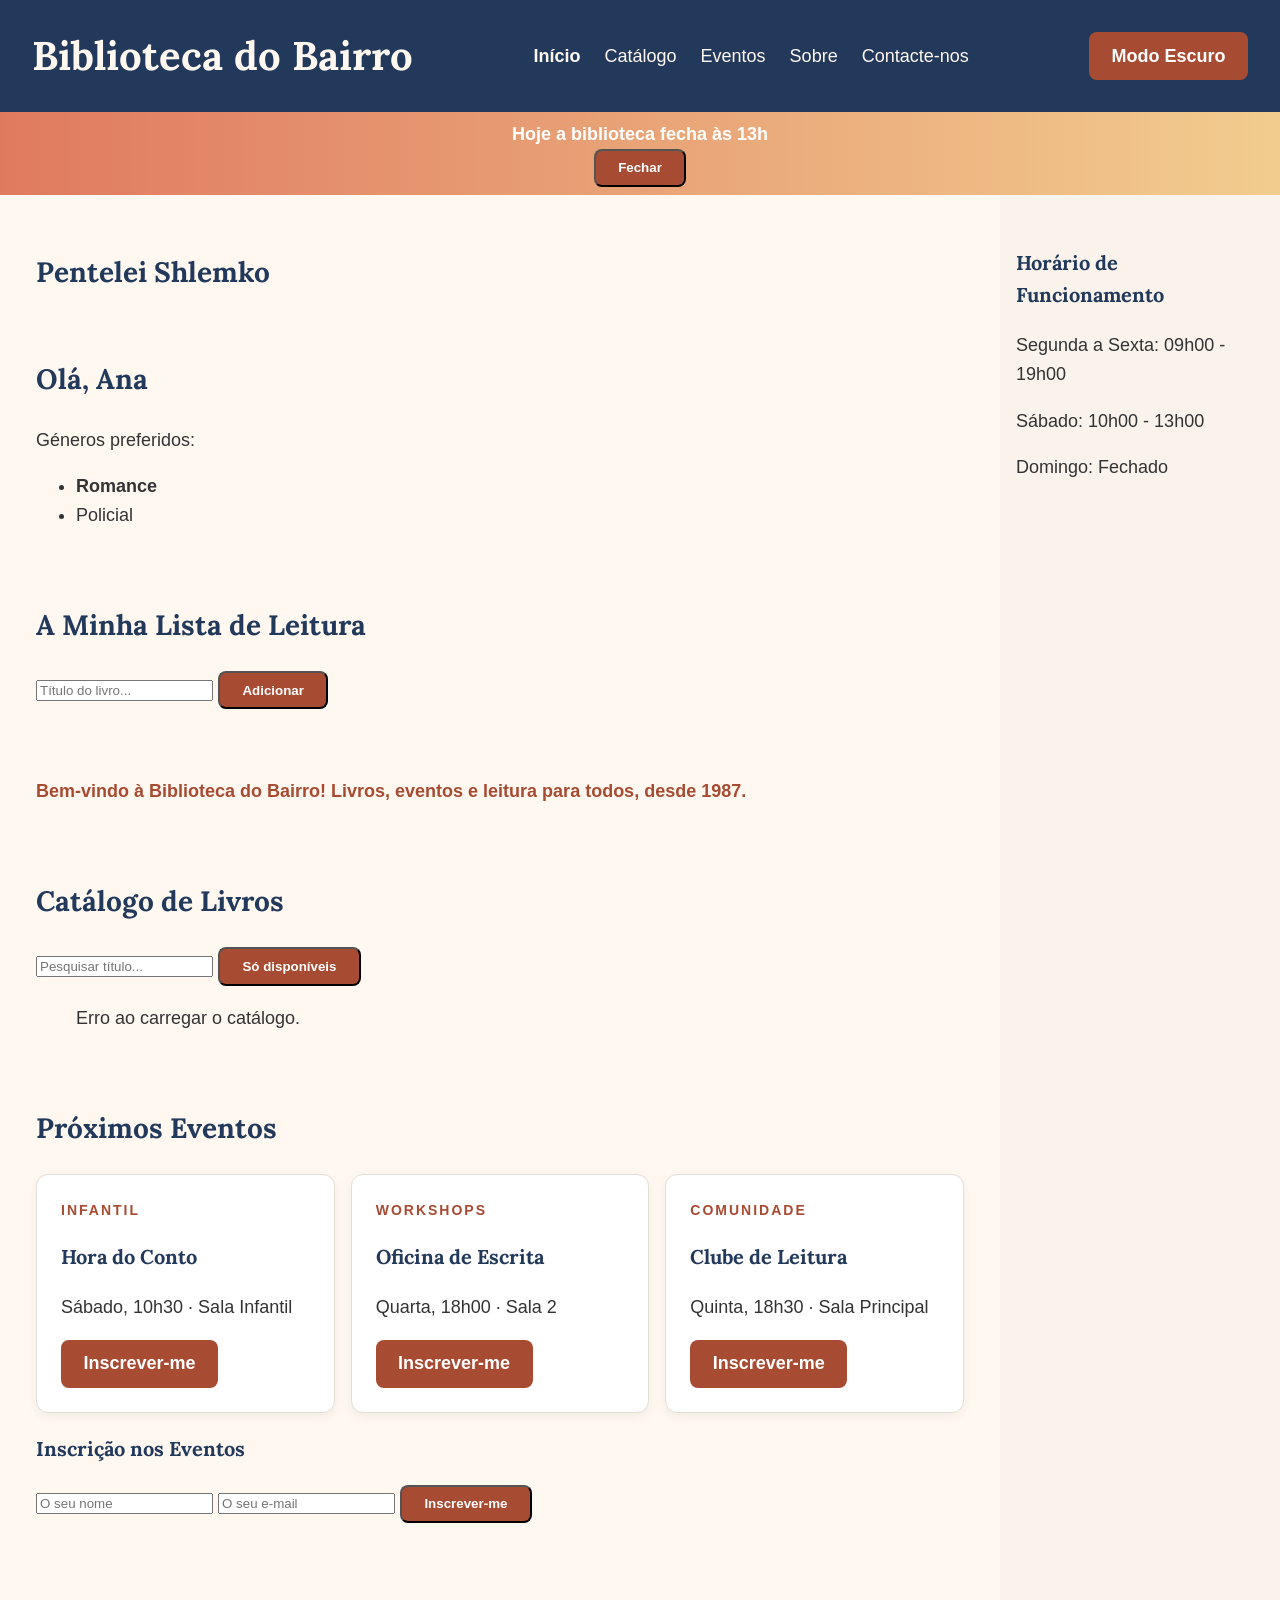
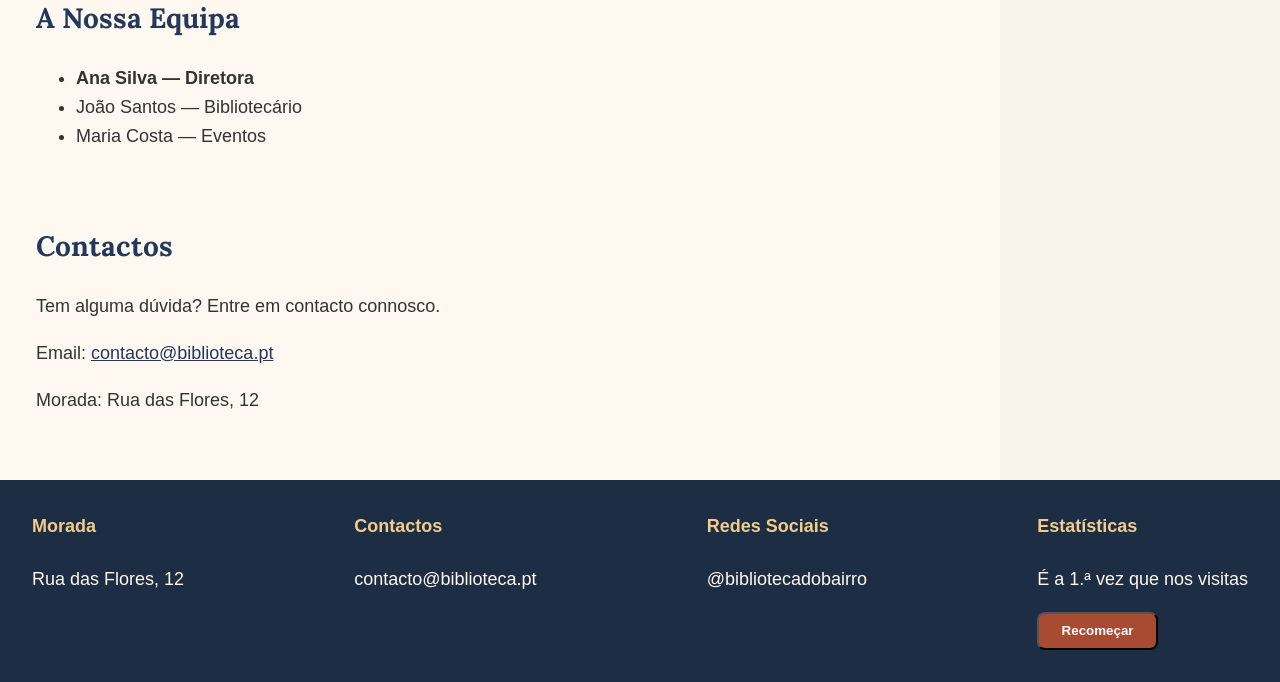
==== commit e64c90ef: "resolução completa da ficha local storage" ====
--- a/index.html
+++ b/index.html
@@ -31,12 +31,32 @@
         <button id="tema" class="botao">Modo Escuro</button>
     </header>
 
-    <div class="aviso">
-        <p>Feira do Livro · 13 a 15 de novembro</p>
+    <!-- Exercício 09: Aviso por visita (sessionStorage) -->
+    <div id="faixa-aviso" class="aviso" hidden>
+        <p>Hoje a biblioteca fecha às 13h</p>
+        <button id="fechar-aviso" class="botao">Fechar</button>
     </div>
 
     <main>
         <h2>Pentelei Shlemko</h2>
+
+        <!-- Exercício 05: Ficha do Leitor -->
+        <section id="ficha-leitor">
+            <h2 id="saudacao"></h2>
+            <p>Géneros preferidos:</p>
+            <ul id="listaGeneros"></ul>
+        </section>
+
+        <!-- Exercício 08: Lista de leitura -->
+        <section id="secao-leitura">
+            <h2>A Minha Lista de Leitura</h2>
+            <form id="form-leitura">
+                <input type="text" id="novo-livro-leitura" placeholder="Título do livro..." required>
+                <button type="submit" class="botao">Adicionar</button>
+            </form>
+            <ul id="lista-leitura"></ul>
+        </section>
+
         <section id="inicio">
             <p class="destaque">Bem-vindo à Biblioteca do Bairro! Livros, eventos e leitura para todos, desde 1987.</p>
         </section>
@@ -50,6 +70,9 @@
                 <input type="text" id="pesquisa" placeholder="Pesquisar título...">
                 <button id="so-disponiveis" class="botao">Só disponíveis</button>
             </div>
+
+            <!-- Exercício 11: Últimas pesquisas -->
+            <div id="ultimas-pesquisas"></div>
 
             <ul id="lista-livros"></ul>
         </section>
@@ -113,11 +136,6 @@
         <p>Domingo: Fechado</p>
     </aside>
 
-    <h1 id="saudacao"></h1>
-  <ul id="listaGeneros"></ul>
-
-  <script src="leitor.js"></script>
-
     <footer class="rodape">
         <div>
             <h4>Morada</h4>
@@ -131,6 +149,12 @@
             <h4>Redes Sociais</h4>
             <p>@bibliotecadobairro</p>
         </div>
+        <!-- Exercício 03: Contador de visitas -->
+        <div>
+            <h4>Estatísticas</h4>
+            <p id="contador"></p>
+            <button id="recomecar" class="botao">Recomeçar</button>
+        </div>
     </footer>
 
 </body>
